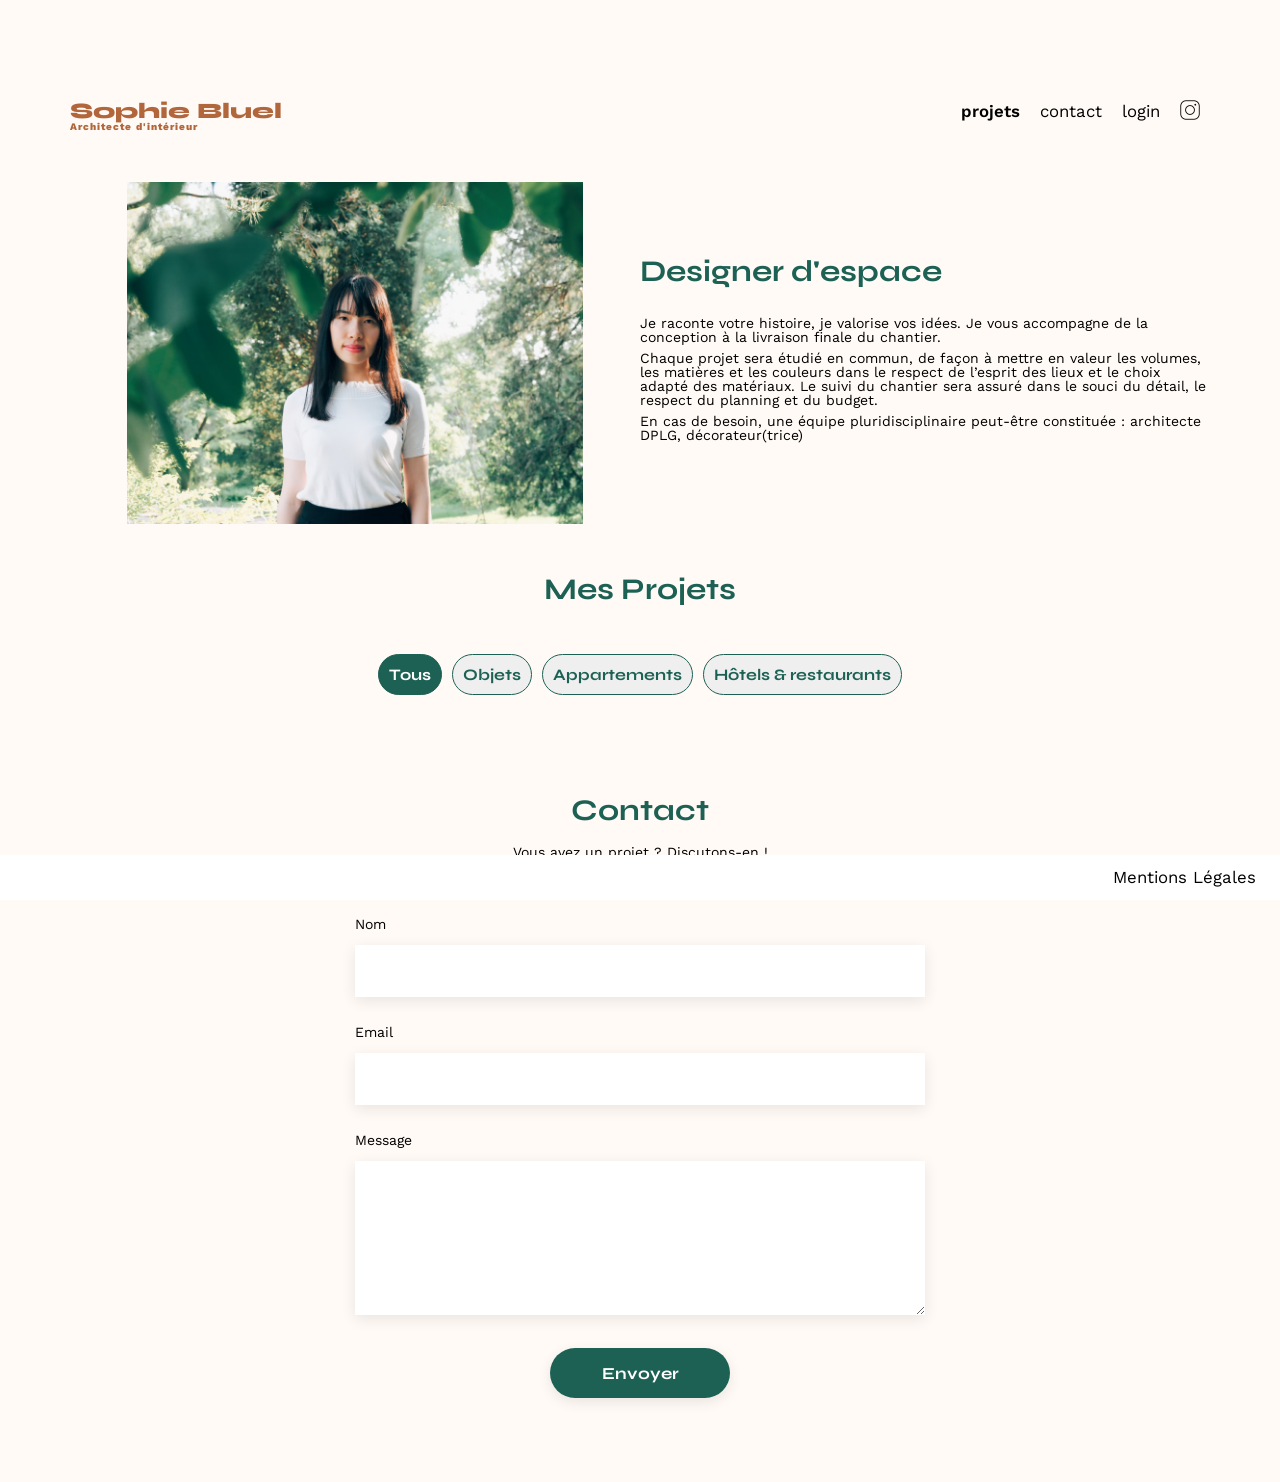
==== FrontEnd/FrontEnd/index.html @ 2f8a535d "update" ====
<!DOCTYPE html>
<html lang="fr">
	<head>
		<meta charset="UTF-8">
		<title>Sophie Bluel - Architecte d'intérieur</title>
		<meta name="viewport" content="width=device-width, initial-scale=1.0">
		<link rel="preconnect" href="https://fonts.googleapis.com">
		<link rel="preconnect" href="https://fonts.gstatic.com" crossorigin>
		<link href="https://fonts.googleapis.com/css2?family=Syne:wght@700;800&family=Work+Sans&display=swap" rel="stylesheet">
		<meta name="description" content="">
		<link rel="stylesheet" href="./assets/style.css">
		<script type="module" src="index.js"></script>
		<link rel="stylesheet" href="https://cdnjs.cloudflare.com/ajax/libs/font-awesome/6.3.0/css/all.min.css" integrity="sha512-SzlrxWUlpfuzQ+pcUCosxcglQRNAq/DZjVsC0lE40xsADsfeQoEypE+enwcOiGjk/bSuGGKHEyjSoQ1zVisanQ==" crossorigin="anonymous" referrerpolicy="no-referrer">
	</head>
	<body>
		<div class="black-bar" id="black-bar">
			<!--barre noire d'édition ici-->
		</div>
		<header>
			<h1>Sophie Bluel<span>Architecte d'intérieur</span></h1>
			<nav>
				<ul id="btnheader">
					<li><a href="#portfolio" class="btn active">projets</a></li>
					<li><a href="#contact" class="btn">contact</a></li>
					<li><a href="./login.html" id="loginButton" class="btn">login</a></li>
					<li><img src="./assets/icons/instagram.png" alt="Instagram" class="btnimg"></li>
				</ul>
			</nav>
		</header>
		<main>
			<section id="introduction">
				<figure id="intro-photo">
					<img src="./assets/images/sophie-bluel.png" alt="photo de Sophie Bluel">
					<!--Bouton modifier ici-->
				</figure>
				<aside id="modalPhoto" style="display: none;">
					<section class="modalContent">
						<span class="closePhoto">&times;</span>
						<h2>Galerie photo</h2>
						<div class="modale_gallery">
							<!--Galerie de la modale ici-->
						</div>
						<div class="btn_editor">
							<button id="add_photo">Ajouter une photo</button>
							<button id="delete_gallery">Supprimer la galerie</button>
						</div>
					</section>
				</aside>
				<article id="text">
					<h2>Designer d'espace</h2>
					<p>Je raconte votre histoire, je valorise vos idées. Je vous accompagne de la conception à la livraison finale du chantier.</p>
					<p>Chaque projet sera étudié en commun, de façon à mettre en valeur les volumes, les matières et les couleurs dans le respect de l’esprit des lieux et le choix adapté des matériaux. Le suivi du chantier sera assuré dans le souci du détail, le respect du planning et du budget.</p>
					<p>En cas de besoin, une équipe pluridisciplinaire peut-être constituée : architecte DPLG, décorateur(trice)</p>
				</article>
				<aside id="modalText" style="display: none;">
					<section class="modalContent">
						<span class="closeText">&times;</span>
						<h2>Galerie photo</h2>
						<div class="modale_gallery">
							<!--Galerie de la modale ici-->
						</div>
						<div class="btn_editor">
							<button id="add_photo">Ajouter une photo</button>
							<button id="delete_gallery">Supprimer la galerie</button>
						</div>
					</section>
				</aside>
			</section>
			<section id="portfolio">

				
				<div id="projet">
					<h2>Mes Projets</h2>
					<!--Bouton modifier ici-->
				</div>
				<aside id="modalProjet" style="display: none;">
					<section class="modalContent">
						<span class="closeProjet">&times;</span>
						<h2>Galerie photo</h2>
						<div class="modale_gallery">
							<!--Galerie de la modale ici-->
						</div>
						<div class="btn_editor">
							<button id="add_photo">Ajouter une photo</button>
							<button id="delete_gallery">Supprimer la galerie</button>
						</div>
					</section>
				</aside>



				<section class="filters" id="filters">
					<button class="btn-all active">Tous</button>
					<button class="btn-objets">Objets</button>
					<button class="btn-appartements">Appartements</button>
					<button class="btn-hotelresto">Hôtels & restaurants</button>
				</section>
				<div class="gallery">
					<!--Galerie de la modale ici-->
				</div>
			</section>
			<section id="contact">
				<h2>Contact</h2>
				<p>Vous avez un projet ? Discutons-en !</p>
				<form action="#" method="post">
					<label for="name">Nom</label>
					<input type="text" name="name" id="name">
					<label for="email">Email</label>
					<input type="email" name="email" id="email">
					<label for="message">Message</label>
					<textarea name="message" id="message" cols="30" rows="10"></textarea>
					<input type="submit" value="Envoyer">
				</form>
			</section>
		</main>
		<footer>
			<nav>
				<ul>
					<li>Mentions Légales</li>
				</ul>
			</nav>
		</footer>
	</body>
</html>
---- FrontEnd/FrontEnd/assets/style.css ----
/* http://meyerweb.com/eric/tools/css/reset/
   v2.0 | 20110126
   License: none (public domain)
*/

html, body, div, span, applet, object, iframe,
h1, h2, h3, h4, h5, h6, p, blockquote, pre,
a, abbr, acronym, address, big, cite, code,
del, dfn, em, img, ins, kbd, q, s, samp,
small, strike, strong, sub, sup, tt, var,
b, u, i, center,
dl, dt, dd, ol, ul, li,
fieldset, form, label, legend,
table, caption, tbody, tfoot, thead, tr, th, td,
article, aside, canvas, details, embed,
figure, figcaption, footer, header, hgroup,
menu, nav, output, ruby, section, summary,
time, mark, audio, video {
	margin: 0;
	padding: 0;
	border: 0;
	font-size: 100%;
	font: inherit;
	vertical-align: baseline;
}
/* HTML5 display-role reset for older browsers */
article, aside, details, figcaption, figure,
footer, header, hgroup, menu, nav, section {
	display: block;
}
body {
	line-height: 1;
}
ol, ul {
	list-style: none;
}
blockquote, q {
	quotes: none;
}
blockquote:before, blockquote:after,
q:before, q:after {
	content: '';
	content: none;
}
table {
	border-collapse: collapse;
	border-spacing: 0;
}
/** end reset css**/
body {
	max-width: 1140px;
	margin:auto;
	font-family: 'Work Sans' ;
	font-size: 14px;
}
header {
	display: flex;
	justify-content: space-between;
	margin-bottom: 50px;
	margin-top: 100px;
}
section {
	margin: 50px 0
}

h1{
	display: flex;
	flex-direction: column;
	font-family: 'Syne';
	font-size: 22px;
	font-weight: 800;
	color: #B1663C
}

h1 > span {
	font-family: 'Work Sans';
	font-size:10px;
	letter-spacing: 0.1em;
;
}

h2, #filtres{
	font-family: 'Syne';
	font-weight: 700;
	font-size: 30px;
	color: #1D6154
}
nav ul {
	display: flex;
	align-items: center;
	list-style-type: none;

}
nav li {
	padding: 0 10px;
	font-size: 1.2em;
}

li:hover {
	color: #B1663C;
}
#introduction {
	display: flex;
	align-items: center;
}
#introduction figure {
	flex: 1
}
#introduction img {
	display: block;
	margin: auto;
	width: 80%;
}

#introduction article {
	flex: 1
}
#introduction h2 {
	margin-bottom: 1em;
}

#introduction p {
	margin-bottom: 0.5em;
}
#portfolio h2 {
	text-align: center;
	margin-bottom: 1em;
}
.gallery {
	width: 100%;
	display: grid;
	grid-template-columns: 1fr 1fr 1fr;
	grid-column-gap: 20px;
	grid-row-gap: 20px;
}

.gallery img {
	width: 100%;

}
#contact {
	width: 50%;
margin: auto;
}
#contact > * {
	text-align: center;

}
#contact h2{
	margin-bottom: 20px;
}
#contact form {
	text-align: left;
	margin-top:30px;
	margin-bottom: 50px;
	display: flex;
	flex-direction: column;
}

#contact input {
	height: 50px;
	font-size: 1.2em;
	border: none;
	box-shadow: 0px 4px 14px rgba(0, 0, 0, 0.09);
}
#contact label {
	margin: 2em 0 1em 0;
}
#contact textarea {
	border: none;
	box-shadow: 0px 4px 14px rgba(0, 0, 0, 0.09);
}

input[type="submit"]{
	font-family: 'Syne';
	font-weight: 700;
	color: white;
	background-color: #1D6154;
	margin : 2em auto ;
	width: 180px;
	text-align: center;
	border-radius: 60px ;
}





footer nav ul {
	display: flex;
	justify-content: flex-end;
	margin: 1em;
}

footer {
	position: fixed;
	right: 0;
	bottom: 0;
	left: 0;
	background-color: #fff;
	text-align: center;
  }

section.filters {
	display: flex;
    justify-content: center;
}

.filters button {
	margin: 0 5px;
	padding: 10px;
	font-family: 'Syne';
    font-weight: 700;
    font-size: 16px;
    color: #1D6154;
	border: 1px solid #1D6154;
	border-radius: 60px;
}

/*.filters button:hover {
    background-color: #1D6154;
	color: white;
}*/

header a{
	text-decoration: none;
	color: black;
}

/*header a:hover{
	font-weight: 600;
}*/

body {
	background: #fffaf5
}

#login {
	width: 50%;
	margin: auto;
	text-align: center;
}

#contact label {
	margin: 2em 0 1em 0;
}

#login form{
	text-align: left;
	margin-top:30px;
	display: flex;
	flex-direction: column;
}

#login input {
	height: 50px;
	font-size: 1.2em;
	border: none;
	box-shadow: 0px 4px 14px rgba(0, 0, 0, 0.09);
}

#login a {
	color: black;
}

label {
	margin-top: 20px;
	margin-bottom: 5px;
}


/* The Modal (background) */
.modal {
	display: none; /* Hidden by default */
	position: fixed; /* Stay in place */
	z-index: 1; /* Sit on top */
	left: 0;
	top: 0;
	width: 100%; /* Full width */
	height: 100%; /* Full height */
	overflow: auto; /* Enable scroll if needed */
	background-color: rgb(0,0,0); /* Fallback color */
	background-color: rgba(0,0,0,0.4); /* Black w/ opacity */
  }
  
  /* Modal Content/Box */
  .modal-content {
	background-color: #fefefe;
	margin: 15% auto; /* 15% from the top and centered */
	padding: 20px;
	border: 1px solid #888;
	width: 80%; /* Could be more or less, depending on screen size */
  }
  
  /* The Close Button */
  .close {
	color: #aaa;
	float: right;
	font-size: 28px;
	font-weight: bold;
  }
  
  .close:hover,
  .close:focus {
	color: black;
	text-decoration: none;
	cursor: pointer;
  }

  .editor {
	position: fixed;
	left: 0;
	right: 0;
	top: 0;
	color: white;
	height: 60px;
	background-color: black;
	display: flex;
	justify-content: center;
	align-items: center;
	gap: 20px;
}


.editor button {
	color: black;
	background-color: white;
	border-radius: 20px;
	padding: 5px;
	width: 220px;
	height: 40px;
	font-weight: 500;
}

  /* change de couleur au survol ou active */
#filters button:active, #filters button.active, #filters button:hover{
	color: white;
	background-color: #1D6154;
}	

  /* met en gras au survol ou active */
  .active, .btn:hover {
	font-weight: 600;
  }

header img {
height: 20px;
}

#projet button, #intro-photo button, #text button {
	display: flex;
	position: relative;
	left: 60px;
	height: 23px;
	margin-top: 10px;
	border: none;
	background-color: rgba(0,0,0,0);
	font-family: 'Work Sans';
	font-size: 15px;
	font-weight: 300;
	gap: 5px;
}
#projet button {
	position: relative;
	bottom: 52px;
	left: 685px;
}
#intro-photo button {
	position: relative;
	left: 52px;
}
#text button {
	position: relative;
	bottom: 230px;
	left: -3px;
}
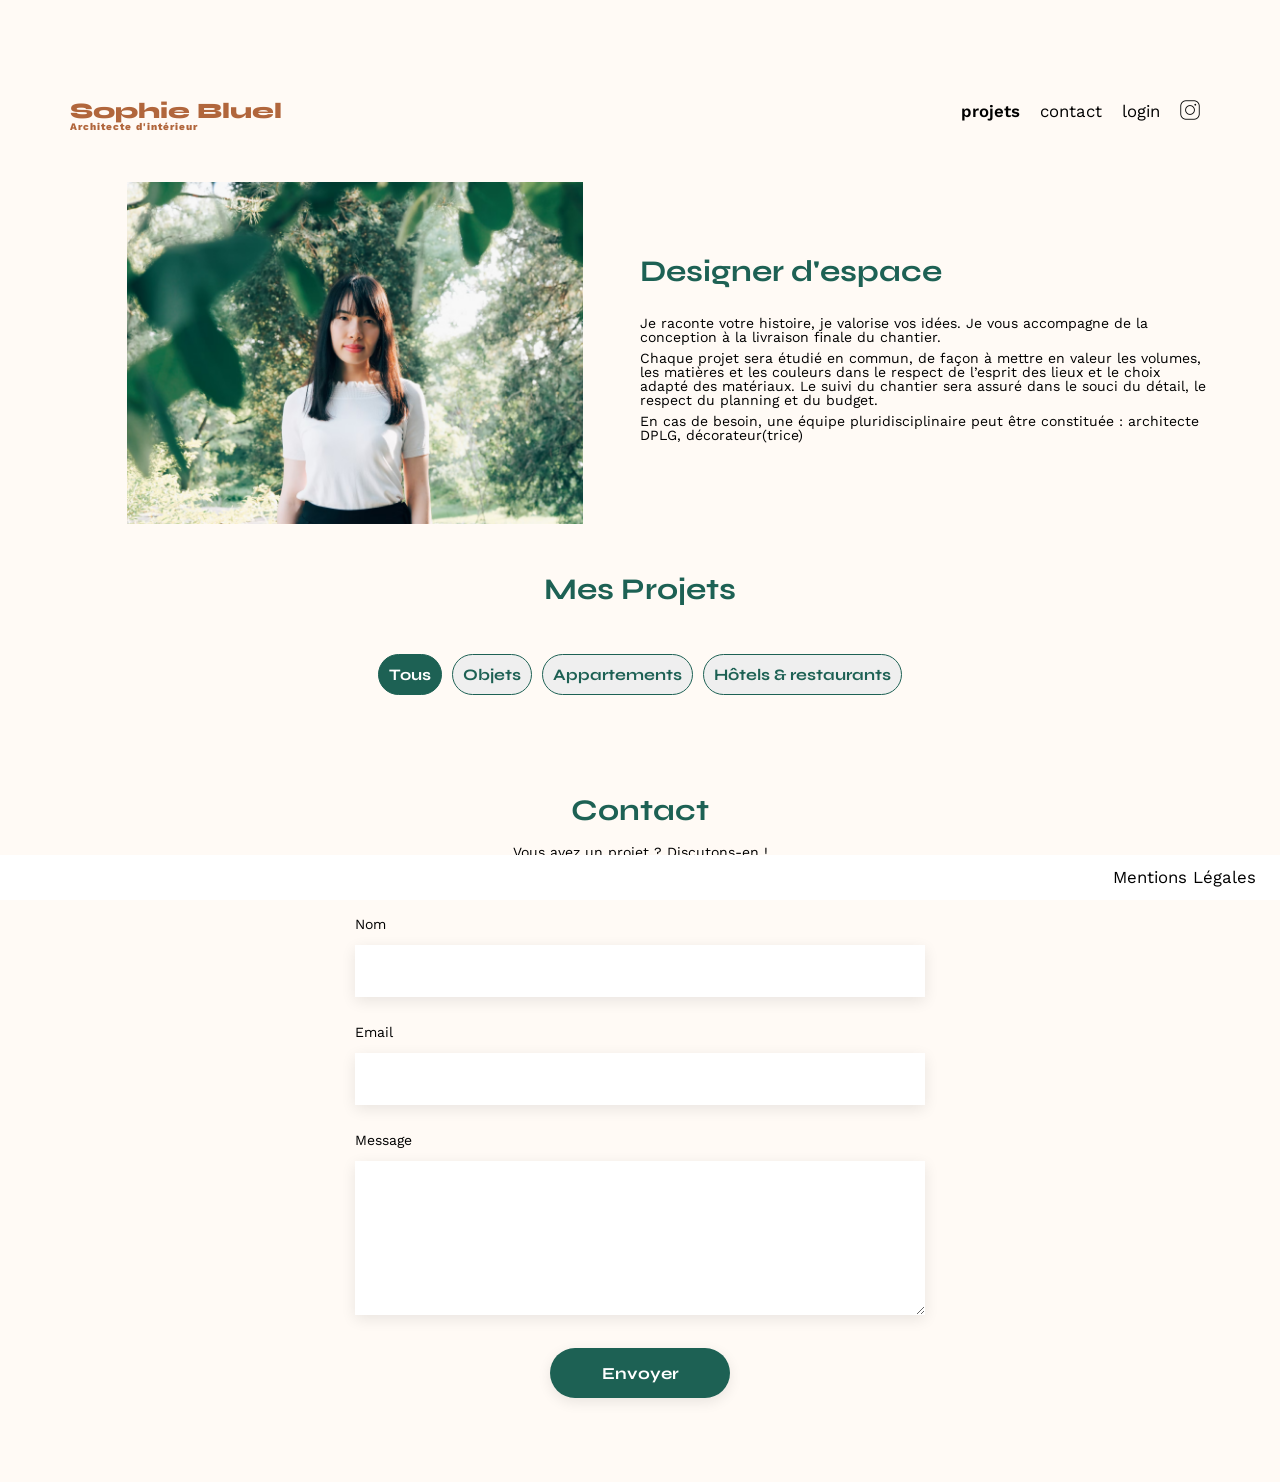
==== commit 8f88efb5: "update" ====
--- a/FrontEnd/FrontEnd/index.html
+++ b/FrontEnd/FrontEnd/index.html
@@ -1,124 +1,146 @@
 <!DOCTYPE html>
 <html lang="fr">
-	<head>
-		<meta charset="UTF-8">
-		<title>Sophie Bluel - Architecte d'intérieur</title>
-		<meta name="viewport" content="width=device-width, initial-scale=1.0">
-		<link rel="preconnect" href="https://fonts.googleapis.com">
-		<link rel="preconnect" href="https://fonts.gstatic.com" crossorigin>
-		<link href="https://fonts.googleapis.com/css2?family=Syne:wght@700;800&family=Work+Sans&display=swap" rel="stylesheet">
-		<meta name="description" content="">
-		<link rel="stylesheet" href="./assets/style.css">
-		<script type="module" src="index.js"></script>
-		<link rel="stylesheet" href="https://cdnjs.cloudflare.com/ajax/libs/font-awesome/6.3.0/css/all.min.css" integrity="sha512-SzlrxWUlpfuzQ+pcUCosxcglQRNAq/DZjVsC0lE40xsADsfeQoEypE+enwcOiGjk/bSuGGKHEyjSoQ1zVisanQ==" crossorigin="anonymous" referrerpolicy="no-referrer">
-	</head>
-	<body>
-		<div class="black-bar" id="black-bar">
-			<!--barre noire d'édition ici-->
-		</div>
-		<header>
-			<h1>Sophie Bluel<span>Architecte d'intérieur</span></h1>
-			<nav>
-				<ul id="btnheader">
-					<li><a href="#portfolio" class="btn active">projets</a></li>
-					<li><a href="#contact" class="btn">contact</a></li>
-					<li><a href="./login.html" id="loginButton" class="btn">login</a></li>
-					<li><img src="./assets/icons/instagram.png" alt="Instagram" class="btnimg"></li>
-				</ul>
-			</nav>
-		</header>
-		<main>
-			<section id="introduction">
-				<figure id="intro-photo">
-					<img src="./assets/images/sophie-bluel.png" alt="photo de Sophie Bluel">
-					<!--Bouton modifier ici-->
-				</figure>
-				<aside id="modalPhoto" style="display: none;">
-					<section class="modalContent">
-						<span class="closePhoto">&times;</span>
-						<h2>Galerie photo</h2>
-						<div class="modale_gallery">
-							<!--Galerie de la modale ici-->
-						</div>
-						<div class="btn_editor">
-							<button id="add_photo">Ajouter une photo</button>
-							<button id="delete_gallery">Supprimer la galerie</button>
-						</div>
-					</section>
-				</aside>
-				<article id="text">
-					<h2>Designer d'espace</h2>
-					<p>Je raconte votre histoire, je valorise vos idées. Je vous accompagne de la conception à la livraison finale du chantier.</p>
-					<p>Chaque projet sera étudié en commun, de façon à mettre en valeur les volumes, les matières et les couleurs dans le respect de l’esprit des lieux et le choix adapté des matériaux. Le suivi du chantier sera assuré dans le souci du détail, le respect du planning et du budget.</p>
-					<p>En cas de besoin, une équipe pluridisciplinaire peut-être constituée : architecte DPLG, décorateur(trice)</p>
-				</article>
-				<aside id="modalText" style="display: none;">
-					<section class="modalContent">
-						<span class="closeText">&times;</span>
-						<h2>Galerie photo</h2>
-						<div class="modale_gallery">
-							<!--Galerie de la modale ici-->
-						</div>
-						<div class="btn_editor">
-							<button id="add_photo">Ajouter une photo</button>
-							<button id="delete_gallery">Supprimer la galerie</button>
-						</div>
-					</section>
-				</aside>
-			</section>
-			<section id="portfolio">
-
-				
-				<div id="projet">
-					<h2>Mes Projets</h2>
-					<!--Bouton modifier ici-->
-				</div>
-				<aside id="modalProjet" style="display: none;">
-					<section class="modalContent">
-						<span class="closeProjet">&times;</span>
-						<h2>Galerie photo</h2>
-						<div class="modale_gallery">
-							<!--Galerie de la modale ici-->
-						</div>
-						<div class="btn_editor">
-							<button id="add_photo">Ajouter une photo</button>
-							<button id="delete_gallery">Supprimer la galerie</button>
-						</div>
-					</section>
-				</aside>
-
-
-
-				<section class="filters" id="filters">
-					<button class="btn-all active">Tous</button>
-					<button class="btn-objets">Objets</button>
-					<button class="btn-appartements">Appartements</button>
-					<button class="btn-hotelresto">Hôtels & restaurants</button>
-				</section>
-				<div class="gallery">
-					<!--Galerie de la modale ici-->
-				</div>
-			</section>
-			<section id="contact">
-				<h2>Contact</h2>
-				<p>Vous avez un projet ? Discutons-en !</p>
-				<form action="#" method="post">
-					<label for="name">Nom</label>
-					<input type="text" name="name" id="name">
-					<label for="email">Email</label>
-					<input type="email" name="email" id="email">
-					<label for="message">Message</label>
-					<textarea name="message" id="message" cols="30" rows="10"></textarea>
-					<input type="submit" value="Envoyer">
-				</form>
-			</section>
-		</main>
-		<footer>
-			<nav>
-				<ul>
-					<li>Mentions Légales</li>
-				</ul>
-			</nav>
-		</footer>
-	</body>
+<head>
+  <meta charset="UTF-8">
+  <title>Sophie Bluel - Architecte d'intérieur</title>
+  <meta name="viewport" content="width=device-width, initial-scale=1.0">
+  <link rel="preconnect" href="https://fonts.googleapis.com">
+  <link rel="preconnect" href="https://fonts.gstatic.com" crossorigin>
+  <link href="https://fonts.googleapis.com/css2?family=Syne:wght@700;800&family=Work+Sans&display=swap" rel="stylesheet">
+  <meta name="description" content="">
+  <link rel="stylesheet" href="./assets/style.css">
+  <script type="module" src="index.js"></script>
+  <link rel="stylesheet" href="https://cdnjs.cloudflare.com/ajax/libs/font-awesome/6.3.0/css/all.min.css" integrity="sha512-SzlrxWUlpfuzQ+pcUCosxcglQRNAq/DZjVsC0lE40xsADsfeQoEypE+enwcOiGjk/bSuGGKHEyjSoQ1zVisanQ==" crossorigin="anonymous" referrerpolicy="no-referrer">
+</head>
+<body>
+  <div class="black-bar" id="black-bar">
+    <!-- Barre noire d'édition ici -->
+  </div>
+  <header>
+    <h1>Sophie Bluel<span>Architecte d'intérieur</span></h1>
+    <nav>
+      <ul id="btnheader">
+        <li><a href="#portfolio" class="btn active">projets</a></li>
+        <li><a href="#contact" class="btn">contact</a></li>
+        <li><a href="./login.html" id="loginButton" class="btn">login</a></li>
+        <li><img src="./assets/icons/instagram.png" alt="Instagram" class="btnimg"></li>
+      </ul>
+    </nav>
+  </header>
+  <main>
+    <section id="introduction">
+      <figure id="intro-photo">
+        <img src="./assets/images/sophie-bluel.png" alt="photo de Sophie Bluel">
+        <!-- Bouton modifier ici -->
+      </figure>
+      <aside id="modalPhoto" style="display: none;">
+        <section class="modalContent">
+          <span class="closePhoto">&times;</span>
+          <h2>Galerie photo</h2>
+          <div class="modale_gallery3">
+            <!-- Galerie de la modale ici -->
+          </div>
+          <div class="btn_editor">
+          </div>
+        </section>
+      </aside>
+      <article id="text">
+        <h2>Designer d'espace</h2>
+        <p>Je raconte votre histoire, je valorise vos idées. Je vous accompagne de la conception à la livraison finale du chantier.</p>
+        <p>Chaque projet sera étudié en commun, de façon à mettre en valeur les volumes, les matières et les couleurs dans le respect de l’esprit des lieux et le choix adapté des matériaux. Le suivi du chantier sera assuré dans le souci du détail, le respect du planning et du budget.</p>
+        <p>En cas de besoin, une équipe pluridisciplinaire peut être constituée : architecte DPLG, décorateur(trice)</p>
+      </article>
+      <aside id="modalText" style="display: none;">
+        <section class="modalContent">
+          <span class="closeText">&times;</span>
+          <h2>Galerie photo</h2>
+          <div class="modale_gallery2">
+            <!-- Galerie de la modale ici -->
+          </div>
+          <div class="btn_editor">
+          </div>
+        </section>
+      </aside>
+    </section>
+    <section id="portfolio">
+      <div id="projet">
+        <h2>Mes Projets</h2>
+        <!-- Bouton modifier ici -->
+      </div>
+      <aside id="modalProjet" style="display: none;">
+        <section class="modalContent">
+          <span class="closeProjet">&times;</span>
+          <h2>Galerie photo</h2>
+          <div class="modale_gallery">
+            <!-- Galerie de la modale ici -->
+          </div>
+          <div class="btn_editor">
+            <button id="add_photo">Ajouter une photo</button>
+            <button id="delete_gallery">Supprimer la galerie</button>
+          </div>
+        </section>
+      </aside>
+      <aside class="modale_projets" id="modale2" style="display: none;">
+        <!-- Fenêtre d'ajout des photos -->
+        <section class="window_modale" id="outsideModale2">
+          <button id="retour"><i class="fa-solid fa-arrow-left"></i></button>
+          <span class="closeProjet2">&times;</span>
+          <h2 id="title_modale">Ajout photo</h2>
+          <form id="form_photo">
+            <div id="drag_image">
+              <div id="apercuPhotoDiv" style="display: none;">
+                <img id="apercuPhoto"> <!-- Aperçu de la photo uploadée ici -->
+              </div>
+              <i class="fa-regular fa-image"></i>
+              <label for="photo_form" class="custom_button">+ Ajouter photo</label>
+              <input type="file" name="image" accept=".jpg, .jpeg, .png" id="photo_form" required>
+              <p>jpg, png : 4 Mo max</p>
+            </div>
+            <label for="titre_form">Titre</label>
+            <input type="text" required name="title" id="titre_form">
+            <label for="categorie_form">Catégorie</label>
+            <select name="category" id="categorie_form">
+              <option value="" disabled selected hidden>Sélectionnez une catégorie</option>
+              <option value="1">Objets</option>
+              <option value="2">Appartements</option>
+              <option value="3">Hôtels & restaurants</option>
+            </select>
+            <div class="btn_editor2">
+              <input type="submit" value="Valider" id="valider_photo">
+            </div>
+          </form>
+        </section>
+      </aside>
+      <section class="filters" id="filters">
+        <button class="btn-all active">Tous</button>
+        <button class="btn-objets">Objets</button>
+        <button class="btn-appartements">Appartements</button>
+        <button class="btn-hotelresto">Hôtels & restaurants</button>
+      </section>
+      <div class="gallery">
+        <!-- Galerie de la modale ici -->
+      </div>
+    </section>
+    <section id="contact">
+      <h2>Contact</h2>
+      <p>Vous avez un projet ? Discutons-en !</p>
+      <form action="#" method="post">
+        <label for="name">Nom</label>
+        <input type="text" name="name" id="name">
+        <label for="email">Email</label>
+        <input type="email" name="email" id="email">
+        <label for="message">Message</label>
+        <textarea name="message" id="message" cols="30" rows="10"></textarea>
+        <input type="submit" value="Envoyer">
+      </form>
+    </section>
+  </main>
+  <footer>
+    <nav>
+      <ul>
+        <li>Mentions Légales</li>
+      </ul>
+    </nav>
+  </footer>
+</body>
 </html>
--- a/FrontEnd/FrontEnd/assets/style.css
+++ b/FrontEnd/FrontEnd/assets/style.css
@@ -126,6 +126,10 @@
 	text-align: center;
 	margin-bottom: 1em;
 }
+.modalContent {
+	text-align: center;
+	margin-bottom: 1em;
+}
 .gallery {
 	width: 100%;
 	display: grid;
@@ -157,7 +161,14 @@
 	flex-direction: column;
 }
 
-#contact input {
+#form_photo {
+	text-align: left;
+	margin-top:30px;
+	display: flex;
+	flex-direction: column;
+}
+
+#contact input, #titre_form, #categorie_form {
 	height: 50px;
 	font-size: 1.2em;
 	border: none;
@@ -269,46 +280,21 @@
 }
 
 
-/* The Modal (background) */
-.modal {
-	display: none; /* Hidden by default */
-	position: fixed; /* Stay in place */
-	z-index: 1; /* Sit on top */
-	left: 0;
-	top: 0;
-	width: 100%; /* Full width */
-	height: 100%; /* Full height */
-	overflow: auto; /* Enable scroll if needed */
-	background-color: rgb(0,0,0); /* Fallback color */
-	background-color: rgba(0,0,0,0.4); /* Black w/ opacity */
-  }
+
+
+
+
   
-  /* Modal Content/Box */
-  .modal-content {
-	background-color: #fefefe;
-	margin: 15% auto; /* 15% from the top and centered */
-	padding: 20px;
-	border: 1px solid #888;
-	width: 80%; /* Could be more or less, depending on screen size */
-  }
+ 
   
-  /* The Close Button */
-  .close {
-	color: #aaa;
-	float: right;
-	font-size: 28px;
-	font-weight: bold;
-  }
-  
-  .close:hover,
-  .close:focus {
-	color: black;
-	text-decoration: none;
-	cursor: pointer;
-  }
+
+
+
+
 
   .editor {
 	position: fixed;
+	z-index: 1;
 	left: 0;
 	right: 0;
 	top: 0;
@@ -374,3 +360,238 @@
 	bottom: 230px;
 	left: -3px;
 }
+
+.btn-admin:hover {
+	text-shadow: rgb(0, 0, 0) 1px 0 1px;
+	cursor: pointer;
+}
+
+
+#modalProjet, #modalPhoto, #modalText, .modale_projets {
+	position: fixed; 
+	z-index: 1;
+	left: 0;
+	top: 0;
+	width: 100%; 
+	height: 100%; 
+	overflow: auto; 
+	background-color: rgb(0,0,0); 
+	background-color: rgba(0,0,0,0.4); 
+
+  }
+
+   /* Modal Content/Box */
+   .modalContent, .window_modale {
+	background-color: #fff;
+	margin: 6% auto; 
+	padding: 50px 80px;
+	border: 1px solid #888;
+	width: 630px;
+	border-radius: 5px;
+  }
+
+  .modalContent img {
+	width: 100%;
+  }
+
+  .modalContent h2,  #title_modale{
+	font-family: 'work sans';
+    color: black;
+  }
+
+
+    /* The Close Button */
+	.closeProjet, 
+	.closePhoto,
+	.closeText,
+	.closeProjet2 {
+		color: #aaa;
+		float: right;
+		font-size: 28px;
+		font-weight: bold;
+		cursor: pointer;
+	  }
+	  
+	  .closeProjet:hover,
+	  .closeProjet:focus,
+	  .closePhoto:focus,
+	  .closePhoto:hover,
+	  .closeText:focus,
+	  .closeText:hover,
+	  .closeProjet2:hover
+	  .closeProjet2:focus {
+		color: black;
+		text-decoration: none;
+		cursor: pointer;
+	  }
+
+
+	  .modale_gallery {
+		display: flex;
+		grid-row-gap: 5px;
+		grid-column-gap: 20px;
+		flex-wrap: wrap;
+		margin: 80px 0;
+	}
+	.modale_gallery figcaption {
+		display: flex;
+		align-items: start;
+	}
+
+	.modale_gallery figure {
+		flex-basis: 17%;
+	}
+	
+	.btn_editor {
+		border-top: 2px solid #B3B3B3;
+		margin-top: 10px;
+		padding: 10px 30px;
+		display: flex;
+		flex-direction: column;
+	}
+
+	.btn_editor2 {
+		border-top: 2px solid #B3B3B3;
+		margin-top: 50px;
+		padding-top: 30px;
+		padding-bottom: 0;
+		display: flex;
+		flex-direction: column;
+	}
+
+	#add_photo, #valider_photo {
+	font-family: 'Syne';
+    color: white;
+    background-color: #1D6154;
+    margin: 2em auto;
+    width: 200px;
+	padding: 10px;
+    border-radius: 60px;
+	border: none;
+	cursor: pointer;
+	}
+
+	#delete_gallery {
+		border: none;
+		background: none;
+		font-family: 'Syne';
+		color: red;
+		cursor: pointer;
+	}
+
+	.gallery-item {
+		display: flex;
+		flex-direction: column;
+		position: relative;
+	  }
+	  
+	  .button-container {
+		align-self: flex-end;
+		position: absolute;
+		top: 5px;
+		right: 5px;
+	  }
+
+	  .move-button {
+		position: absolute;
+		right: 20px;
+	  }
+	  
+	  .move-button {
+		padding: 5px;
+		border: none;
+		background: none;
+		color: white;
+		background-color: #000;
+		font-size: 10px;
+		cursor: pointer;
+		border-radius: 5px;
+	  }
+
+	  .edit-button {
+		padding: 5px;
+		border: none;
+		background: none;
+		color: white;
+		background-color: #000;
+		font-size: 10px;
+		cursor: pointer;
+		border-radius: 5px;
+		width: 20px;
+		position: absolute;
+		top: 4px;
+		left: 84px;
+	  }
+
+	  .move-button {
+		display: none; /* Masquer le bouton par défaut */
+	  }
+	  
+	  .gallery-item:hover .move-button {
+		display: block; /* Afficher le bouton lors du survol de l'élément */
+	  }
+
+#drag_image {
+	background: #E8F1F6;
+	display: flex;
+	flex-direction: column;
+	align-items: center;
+}
+
+#drag_image p {
+	margin-bottom: 20px;
+}
+
+#photo_form {
+	display: none;
+}
+	  
+.custom_button {
+	font-family: 'Syne';
+	color: #306685;
+	background-color: #CBD6DC;
+	width: 150px;
+	padding: 10px;
+	border-radius: 60px;
+	border: none;
+	cursor: pointer;
+	display: flex;
+	justify-content: center;
+}
+
+#retour {
+	background: none;
+	color: inherit;
+	border: none;
+	padding: 0;
+	font: inherit;
+	cursor: pointer;
+	outline: inherit;
+	color: grey;
+}
+
+#drag_image .fa-image {
+	font-size: 70px;
+	color: #B9C5CC;
+	margin-top: 20px;
+}
+
+.btn_delete {
+	display: none;
+}
+
+#apercuPhoto {
+	object-fit: cover;
+	height: 100%;
+	max-width: 100%;
+	position: absolute;
+	left: 50%;
+	transform: translateX(-50%);
+}
+
+#apercuPhotoDiv {
+	position: absolute;
+	background-color: #e8f1f6;
+	width: 20%;
+	height: 182px;
+}
